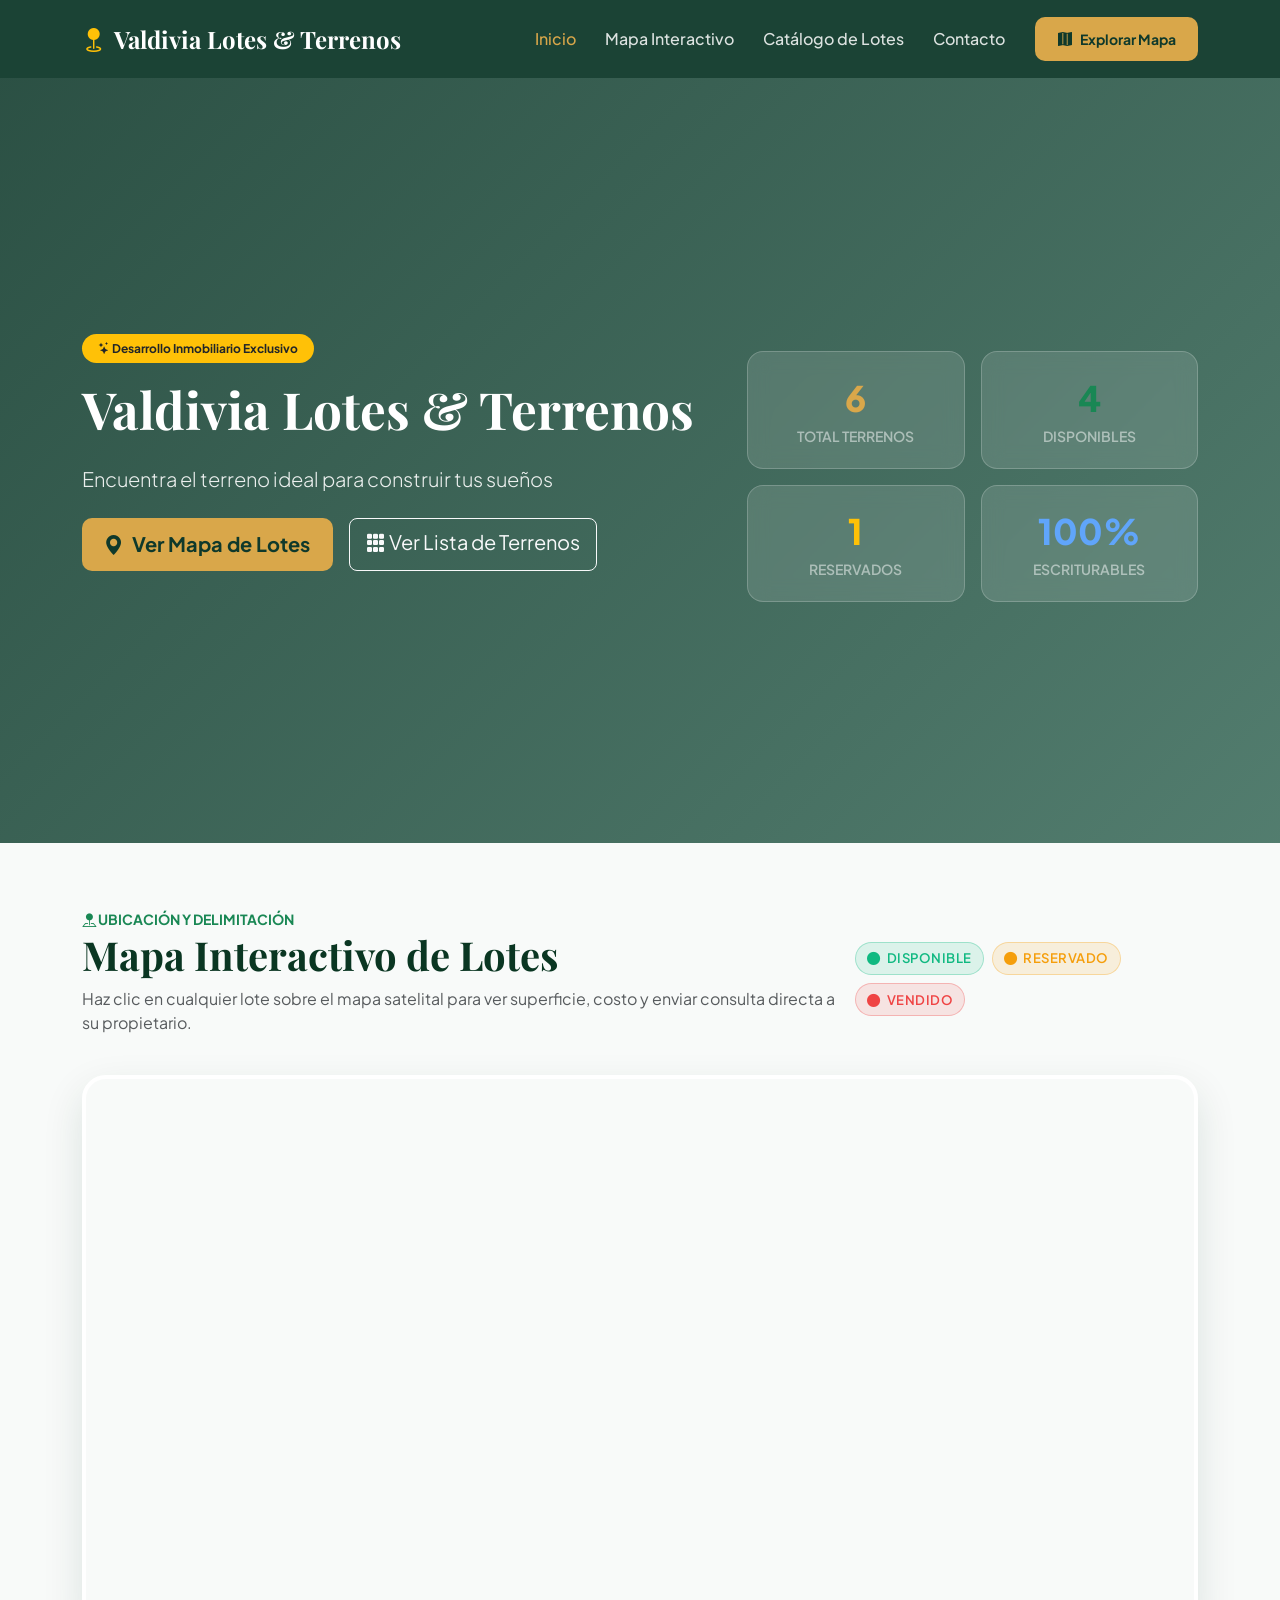
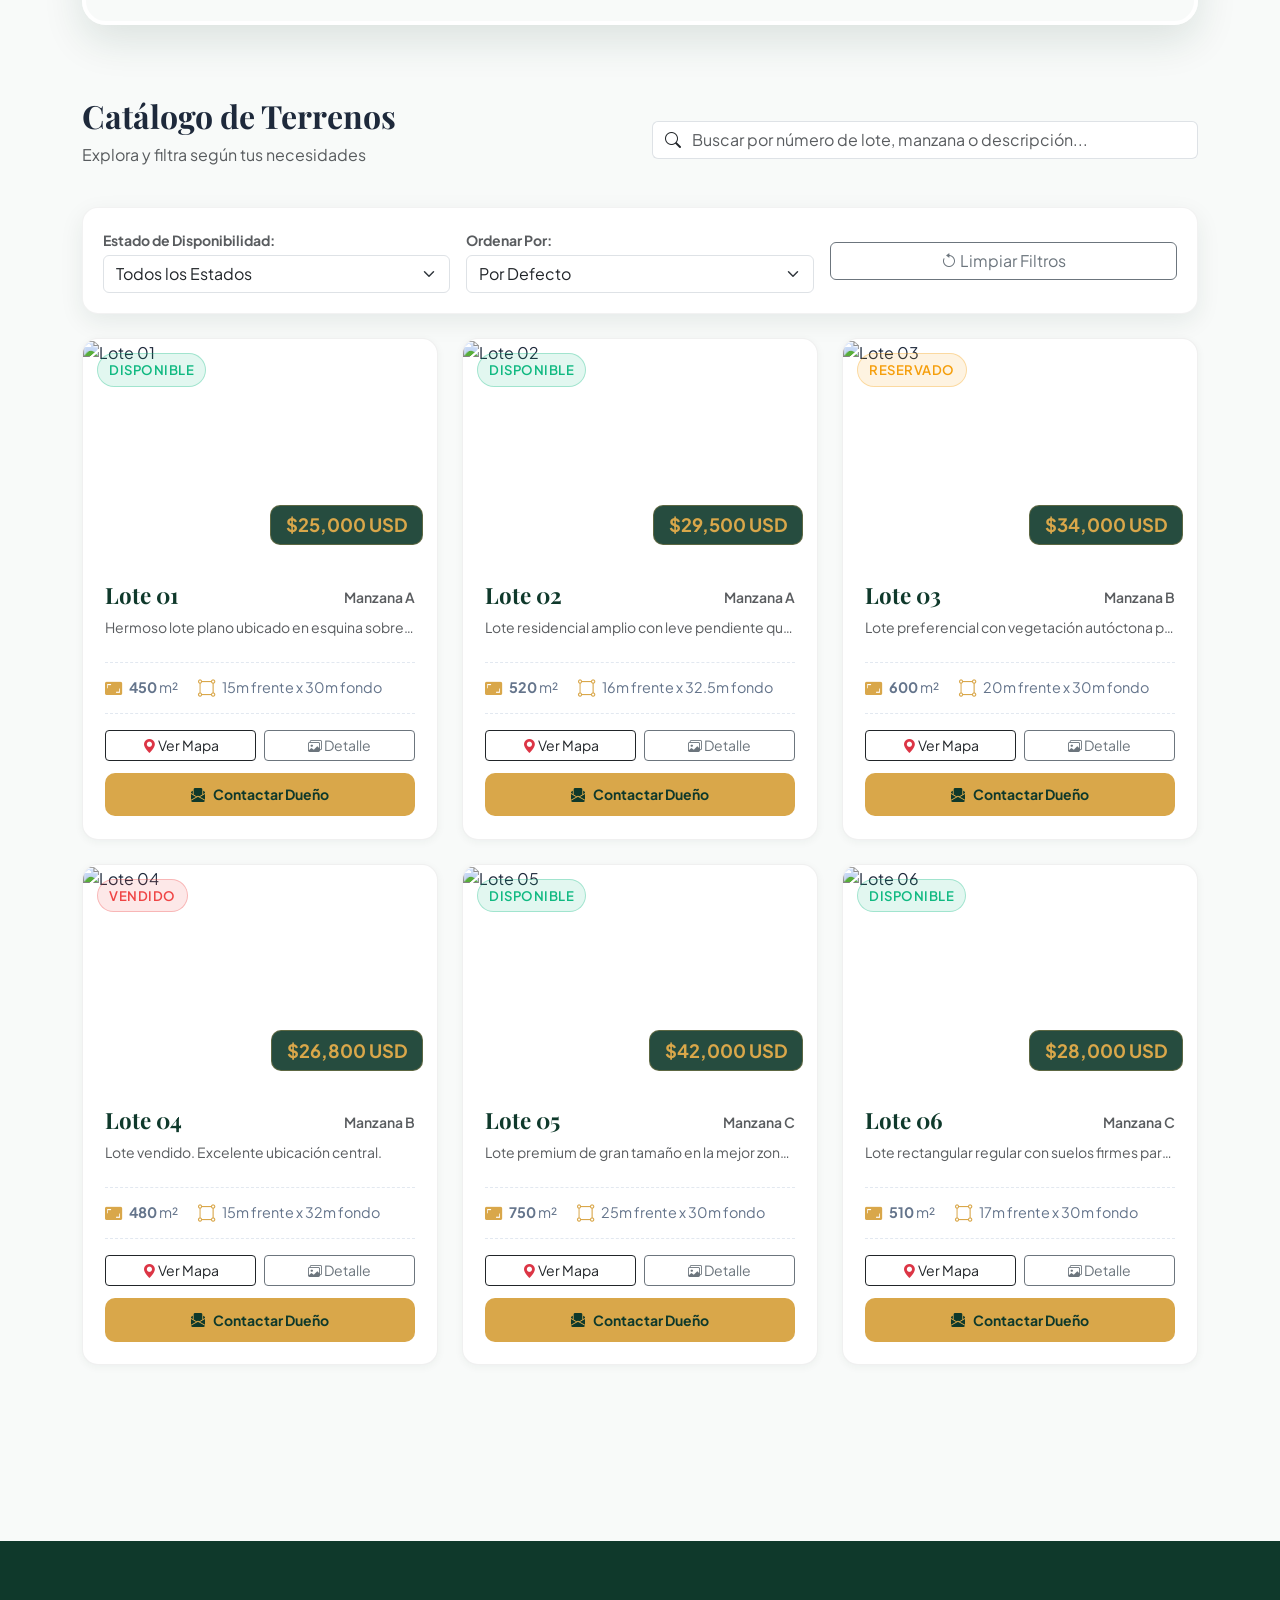
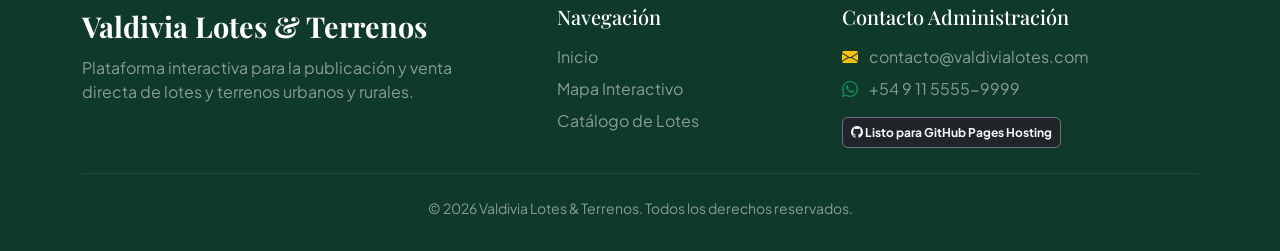
==== index.html @ 1c262f11 "Landing page de venta de lotes" ====
<!DOCTYPE html>
<html lang="es">
<head>
  <meta charset="UTF-8">
  <meta name="viewport" content="width=device-width, initial-scale=1.0">
  <meta name="description" content="Landing Page interactiva de Venta de Lotes y Terrenos. Explora en el mapa interactivo, consulta superficies, precios y contacta directamente al dueño de cada lote.">
  <title>Valdivia Lotes & Terrenos | Venta de Lotes Interactivas</title>

  <!-- BOOTSTRAP 5 CSS -->
  <link href="https://cdn.jsdelivr.net/npm/bootstrap@5.3.3/dist/css/bootstrap.min.css" rel="stylesheet">
  <!-- BOOTSTRAP ICONS -->
  <link rel="stylesheet" href="https://cdn.jsdelivr.net/npm/bootstrap-icons@1.11.3/font/bootstrap-icons.min.css">
  
  <!-- LEAFLET.JS (MAPAS INTERACTIVOS) -->
  <link rel="stylesheet" href="https://unpkg.com/leaflet@1.9.4/dist/leaflet.css" />

  <!-- ESTILOS PERSONALIZADOS -->
  <link rel="stylesheet" href="css/styles.css">
</head>
<body>

  <!-- NAVBAR -->
  <nav class="navbar navbar-expand-lg navbar-dark navbar-custom sticky-top">
    <div class="container">
      <a class="navbar-brand d-flex align-items-center gap-2" href="#">
        <i class="bi bi-geo-fill text-warning"></i>
        <span class="site-brand-name">Valdivia Lotes</span>
      </a>
      <button class="navbar-toggler" type="button" data-bs-toggle="collapse" data-bs-target="#navbarMain">
        <span class="navbar-toggler-icon"></span>
      </button>

      <div class="collapse navbar-collapse" id="navbarMain">
        <ul class="navbar-nav ms-auto mb-2 mb-lg-0 align-items-lg-center">
          <li class="nav-item"><a class="nav-link active" href="#inicio">Inicio</a></li>
          <li class="nav-item"><a class="nav-link" href="#seccion-mapa">Mapa Interactivo</a></li>
          <li class="nav-item"><a class="nav-link" href="#seccion-lotes">Catálogo de Lotes</a></li>
          <li class="nav-item"><a class="nav-link" href="#contacto-general">Contacto</a></li>
          <li class="nav-item ms-lg-3 mt-2 mt-lg-0">
            <a href="#seccion-mapa" class="btn btn-accent btn-sm">
              <i class="bi bi-map-fill"></i> Explorar Mapa
            </a>
          </li>
        </ul>
      </div>
    </div>
  </nav>

  <!-- HERO SECTION -->
  <header id="inicio" class="hero-section">
    <div class="container">
      <div class="row align-items-center">
        <div class="col-lg-7">
          <span class="badge bg-warning text-dark px-3 py-2 rounded-pill fw-bold mb-3">
            <i class="bi bi-stars"></i> Desarrollo Inmobiliario Exclusivo
          </span>
          <h1 class="hero-title site-brand-name">Valdivia Lotes & Terrenos</h1>
          <p id="site-subtitle" class="hero-subtitle mb-4">
            Encuentra el terreno perfecto para construir tu hogar o proyecto. Explora la ubicación en el mapa interactivo y contacta directamente al propietario de cada lote.
          </p>

          <div class="d-flex flex-wrap gap-3 mb-5">
            <a href="#seccion-mapa" class="btn btn-accent btn-lg">
              <i class="bi bi-geo-alt-fill"></i> Ver Mapa de Lotes
            </a>
            <a href="#seccion-lotes" class="btn btn-outline-light btn-lg">
              <i class="bi bi-grid-3x3-gap-fill"></i> Ver Lista de Terrenos
            </a>
          </div>
        </div>

        <div class="col-lg-5">
          <div class="row g-3">
            <div class="col-6">
              <div class="hero-stat-card">
                <div class="stat-number" id="stat-total-lotes">0</div>
                <small class="text-white-50 text-uppercase fw-semibold">Total Terrenos</small>
              </div>
            </div>
            <div class="col-6">
              <div class="hero-stat-card">
                <div class="stat-number text-success" id="stat-disponibles">0</div>
                <small class="text-white-50 text-uppercase fw-semibold">Disponibles</small>
              </div>
            </div>
            <div class="col-6">
              <div class="hero-stat-card">
                <div class="stat-number text-warning" id="stat-reservados">0</div>
                <small class="text-white-50 text-uppercase fw-semibold">Reservados</small>
              </div>
            </div>
            <div class="col-6">
              <div class="hero-stat-card">
                <div class="stat-number text-info" style="color: #60a5fa !important;">100%</div>
                <small class="text-white-50 text-uppercase fw-semibold">Escriturables</small>
              </div>
            </div>
          </div>
        </div>
      </div>
    </div>
  </header>

  <!-- MAIN CONTENT -->
  <main class="container py-5">

    <!-- SECCIÓN MAPA INTERACTIVO -->
    <section id="seccion-mapa" class="mb-5 pt-3">
      <div class="d-flex flex-column flex-md-row justify-content-between align-items-md-center mb-4">
        <div>
          <span class="text-success fw-bold text-uppercase tracking-wider small">
            <i class="bi bi-pin-map-fill"></i> Ubicación y Delimitación
          </span>
          <h2 class="h1 font-serif fw-bold text-success-emphasis">Mapa Interactivo de Lotes</h2>
          <p class="text-muted">Haz clic en cualquier lote sobre el mapa satelital para ver superficie, costo y enviar consulta directa a su propietario.</p>
        </div>

        <!-- Leyenda del mapa -->
        <div class="d-flex flex-wrap gap-2 mt-2 mt-md-0">
          <span class="badge-lote badge-disponible"><i class="bi bi-circle-fill"></i> Disponible</span>
          <span class="badge-lote badge-reservado"><i class="bi bi-circle-fill"></i> Reservado</span>
          <span class="badge-lote badge-vendido"><i class="bi bi-circle-fill"></i> Vendido</span>
        </div>
      </div>

      <!-- Contenedor del Mapa Leaflet -->
      <div id="mapa-container"></div>
    </section>

    <!-- BARRA DE FILTROS Y BÚSQUEDA -->
    <section id="seccion-lotes" class="pt-4 mb-4">
      <div class="row align-items-center mb-4">
        <div class="col-md-6">
          <h2 class="h2 font-serif fw-bold">Catálogo de Terrenos</h2>
          <p class="text-muted">Explora y filtra según tus necesidades</p>
        </div>

        <div class="col-md-6">
          <div class="input-group">
            <span class="input-group-text bg-white border-end-0"><i class="bi bi-search"></i></span>
            <input type="text" id="filter-search" class="form-control border-start-0 ps-0" placeholder="Buscar por número de lote, manzana o descripción...">
          </div>
        </div>
      </div>

      <div class="map-control-box mb-4">
        <div class="row g-3 align-items-center">
          <div class="col-md-4">
            <label for="filter-estado" class="form-label small fw-bold text-muted mb-1">Estado de Disponibilidad:</label>
            <select id="filter-estado" class="form-select">
              <option value="todos">Todos los Estados</option>
              <option value="disponible">Solo Disponibles</option>
              <option value="reservado">Reservados</option>
              <option value="vendido">Vendidos</option>
            </select>
          </div>

          <div class="col-md-4">
            <label for="filter-orden" class="form-label small fw-bold text-muted mb-1">Ordenar Por:</label>
            <select id="filter-orden" class="form-select">
              <option value="default">Por Defecto</option>
              <option value="precio-asc">Precio: Menor a Mayor</option>
              <option value="precio-desc">Precio: Mayor a Menor</option>
              <option value="superficie-desc">Superficie: Mayor a Menor</option>
            </select>
          </div>

          <div class="col-md-4 d-flex align-items-end">
            <button class="btn btn-outline-secondary w-100" onclick="limpiarFiltros()">
              <i class="bi bi-arrow-counterclockwise"></i> Limpiar Filtros
            </button>
          </div>
        </div>
      </div>

      <!-- CUADRÍCULA DE LOTES -->
      <div class="row" id="lotes-container">
        <!-- Renderizado dinámico desde app.js -->
      </div>
    </section>

  </main>

  <!-- FOOTER -->
  <footer id="contacto-general" class="footer-custom">
    <div class="container">
      <div class="row g-4 mb-4">
        <div class="col-lg-5">
          <div class="footer-brand mb-2 site-brand-name">Valdivia Lotes</div>
          <p class="text-white-50 pe-lg-4">
            Plataforma interactiva para la publicación y venta directa de lotes y terrenos urbanos y rurales.
          </p>
        </div>

        <div class="col-lg-3 col-md-6">
          <h5 class="text-white mb-3 font-serif">Navegación</h5>
          <ul class="list-unstyled">
            <li class="mb-2"><a href="#inicio" class="text-white-50 text-decoration-none">Inicio</a></li>
            <li class="mb-2"><a href="#seccion-mapa" class="text-white-50 text-decoration-none">Mapa Interactivo</a></li>
            <li class="mb-2"><a href="#seccion-lotes" class="text-white-50 text-decoration-none">Catálogo de Lotes</a></li>
          </ul>
        </div>

        <div class="col-lg-4 col-md-6">
          <h5 class="text-white mb-3 font-serif">Contacto Administración</h5>
          <p class="text-white-50 mb-2"><i class="bi bi-envelope-fill me-2 text-warning"></i> contacto@valdivialotes.com</p>
          <p class="text-white-50 mb-3"><i class="bi bi-whatsapp me-2 text-success"></i> +54 9 11 5555-9999</p>
          <span class="badge bg-dark border border-secondary text-light p-2">
            <i class="bi bi-github"></i> Listo para GitHub Pages Hosting
          </span>
        </div>
      </div>

      <hr class="border-secondary my-4">

      <div class="text-center text-white-50 small">
        &copy; <span id="footer-year">2026</span> Valdivia Lotes & Terrenos. Todos los derechos reservados.
      </div>
    </div>
  </footer>

  <!-- MODAL 1: DETALLE Y GALERÍA DE FOTOS -->
  <div class="modal fade" id="modalDetalle" tabindex="-1" aria-hidden="true">
    <div class="modal-dialog modal-lg modal-dialog-centered">
      <div class="modal-content">
        <div class="modal-header modal-header-custom">
          <h5 class="modal-title font-serif text-white mb-0"><i class="bi bi-info-circle me-2"></i> Ficha Técnica del Lote</h5>
          <button type="button" class="btn-close btn-close-white" data-bs-dismiss="modal" aria-label="Close"></button>
        </div>
        <div class="modal-body p-4" id="modalDetalleBody">
          <!-- Renderizado dinámico desde app.js -->
        </div>
      </div>
    </div>
  </div>

  <!-- MODAL 2: FORMULARIO DE CONSULTA DIRIGIDO AL PROPIETARIO -->
  <div class="modal fade" id="modalContacto" tabindex="-1" aria-hidden="true">
    <div class="modal-dialog modal-dialog-centered">
      <div class="modal-content">
        <div class="modal-header modal-header-custom">
          <div>
            <h5 class="modal-title font-serif text-white mb-0">Consultar por <span id="contact-lote-titulo">Lote</span></h5>
            <small class="text-white-50">Consulta directa para el dueño</small>
          </div>
          <button type="button" class="btn-close btn-close-white" data-bs-dismiss="modal" aria-label="Close"></button>
        </div>
        
        <div class="modal-body p-4">
          <!-- Caja con datos del Propietario -->
          <div class="owner-info-box mb-3">
            <div class="d-flex justify-content-between align-items-center">
              <div>
                <small class="text-uppercase fw-bold text-muted d-block" style="font-size: 0.75rem;">Propietario del Lote:</small>
                <span class="fw-bold text-dark fs-6" id="contact-owner-name">Propietario</span>
              </div>
              <a id="contact-whatsapp-link" href="#" target="_blank" class="btn btn-sm btn-success rounded-pill px-3">
                <i class="bi bi-whatsapp"></i> WhatsApp
              </a>
            </div>
            <div class="text-muted small mt-1">
              <i class="bi bi-envelope-at me-1"></i> <span id="contact-owner-email">email@propietario.com</span>
            </div>
          </div>

          <form id="formConsultaModal" onsubmit="procesarEnvioConsulta(event)">
            <input type="hidden" id="contact-lote-id">

            <div class="mb-3">
              <label for="contact-user-name" class="form-label small fw-bold">Tu Nombre Completo *</label>
              <input type="text" class="form-control" id="contact-user-name" required placeholder="Ej: Juan Pérez">
            </div>

            <div class="row g-2 mb-3">
              <div class="col-6">
                <label for="contact-user-email" class="form-label small fw-bold">Tu Correo Electrónico *</label>
                <input type="email" class="form-control" id="contact-user-email" required placeholder="tu@email.com">
              </div>
              <div class="col-6">
                <label for="contact-user-phone" class="form-label small fw-bold">Teléfono de Contacto</label>
                <input type="tel" class="form-control" id="contact-user-phone" placeholder="+54 9 11 ...">
              </div>
            </div>

            <div class="mb-3">
              <label for="contact-subject" class="form-label small fw-bold">Asunto</label>
              <input type="text" class="form-control bg-light" id="contact-subject" readonly>
            </div>

            <div class="mb-4">
              <label for="contact-user-message" class="form-label small fw-bold">Mensaje o Consulta *</label>
              <textarea class="form-control" id="contact-user-message" rows="4" required placeholder="Hola, quisiera consultar disponibilidad, formas de pago y coordinar una visita al terreno..."></textarea>
            </div>

            <div class="d-grid gap-2">
              <button type="submit" class="btn btn-accent btn-lg">
                <i class="bi bi-send-fill"></i> Enviar Mensaje al Correo del Dueño
              </button>
            </div>
          </form>
        </div>
      </div>
    </div>
  </div>

  <!-- SCRIPTS EXTERNOS -->
  <!-- Bootstrap 5 Bundle JS -->
  <script src="https://cdn.jsdelivr.net/npm/bootstrap@5.3.3/dist/js/bootstrap.bundle.min.js"></script>
  <!-- Leaflet.js -->
  <script src="https://unpkg.com/leaflet@1.9.4/dist/leaflet.js"></script>
  <!-- EmailJS SDK (Opcional para envío silencioso de formularios) -->
  <script src="https://cdn.jsdelivr.net/npm/@emailjs/browser@3/dist/email.min.js"></script>

  <!-- SCRIPTS DEL PROYECTO -->
  <script src="js/data.js"></script>
  <script src="js/map.js"></script>
  <script src="js/app.js"></script>

</body>
</html>
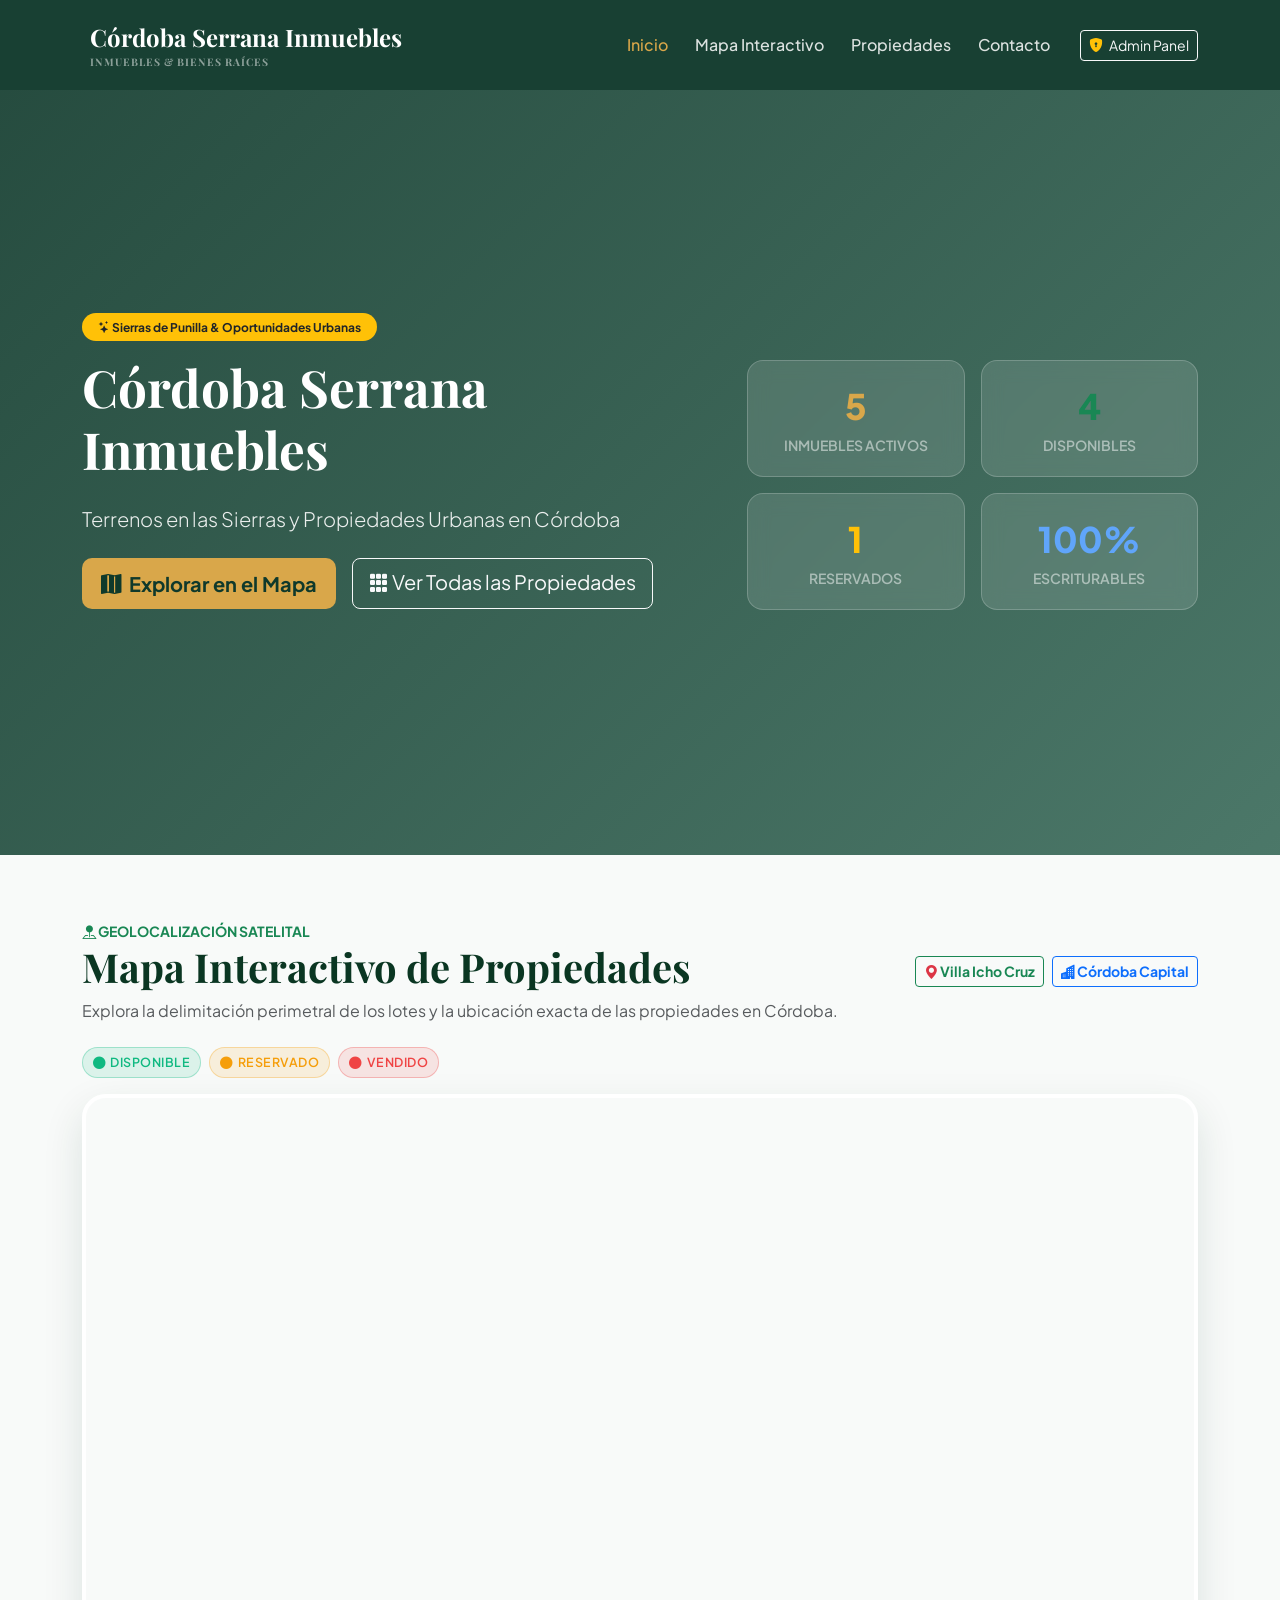
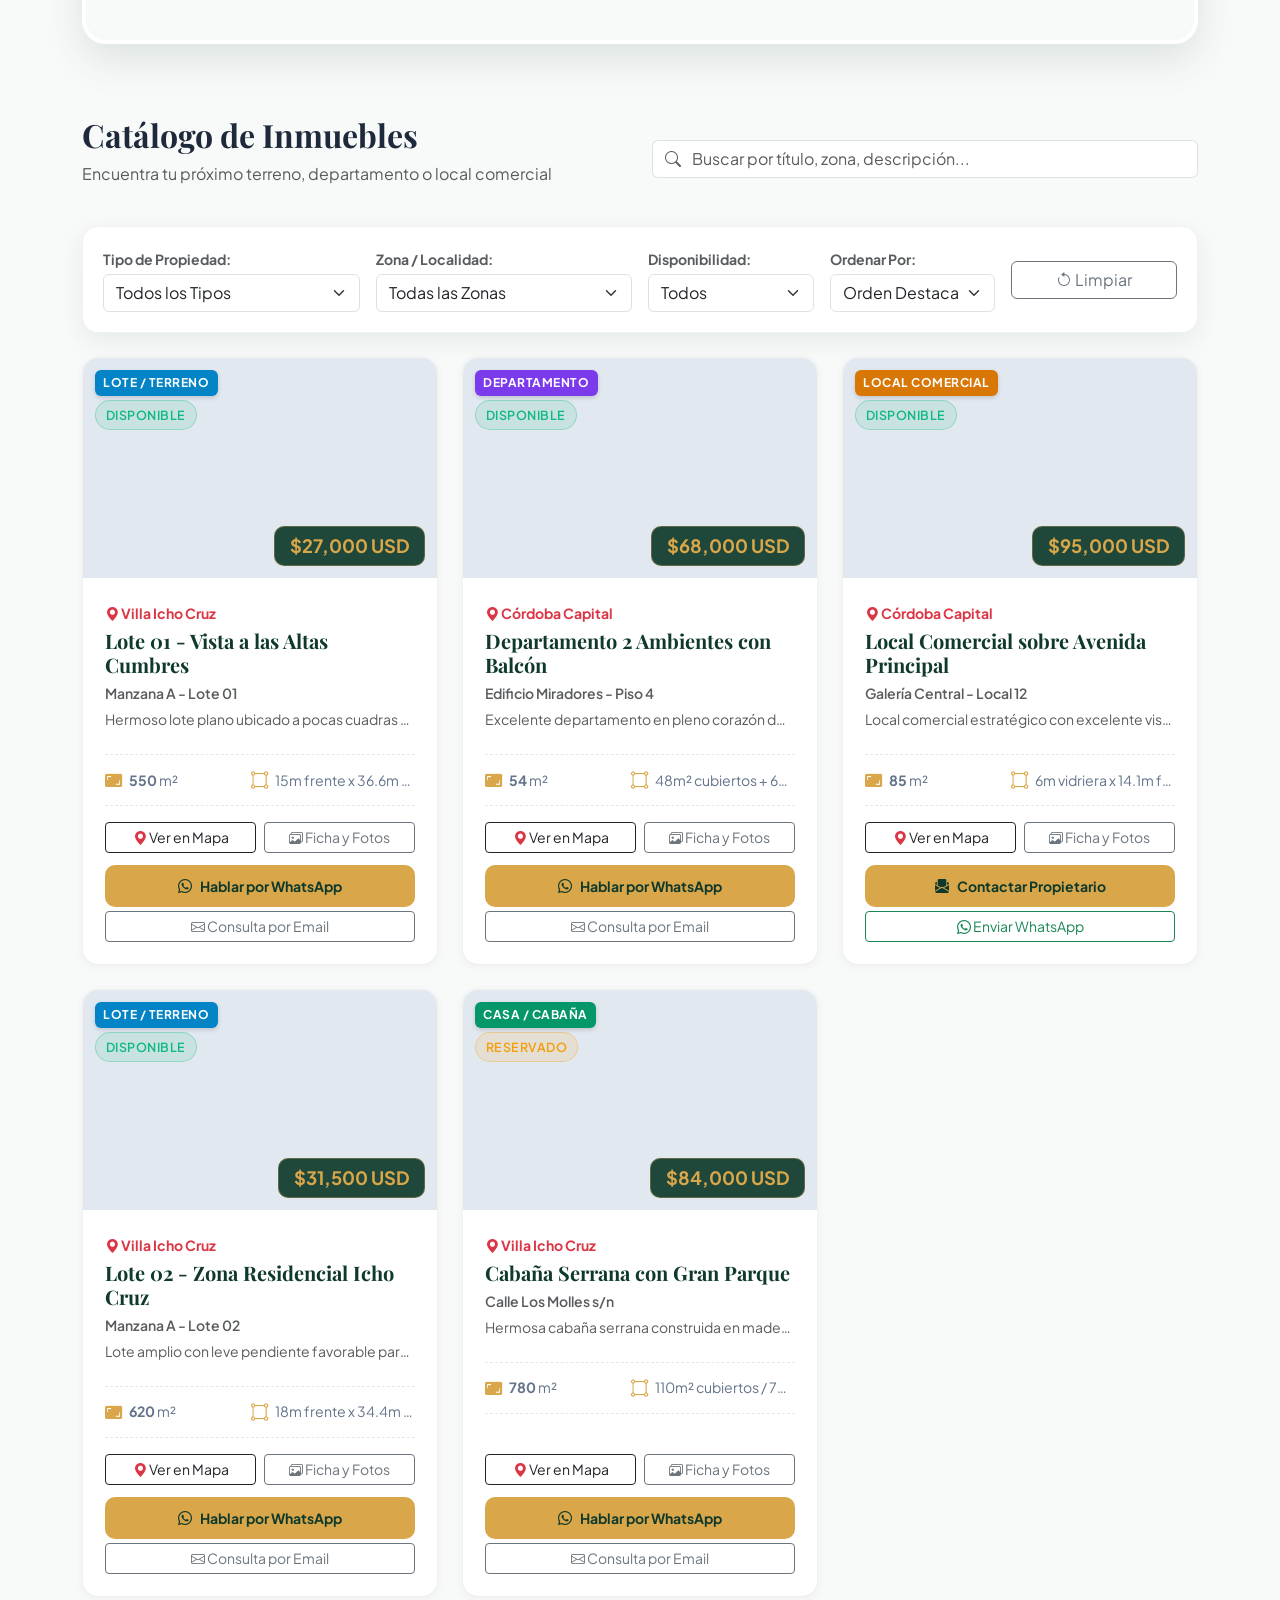
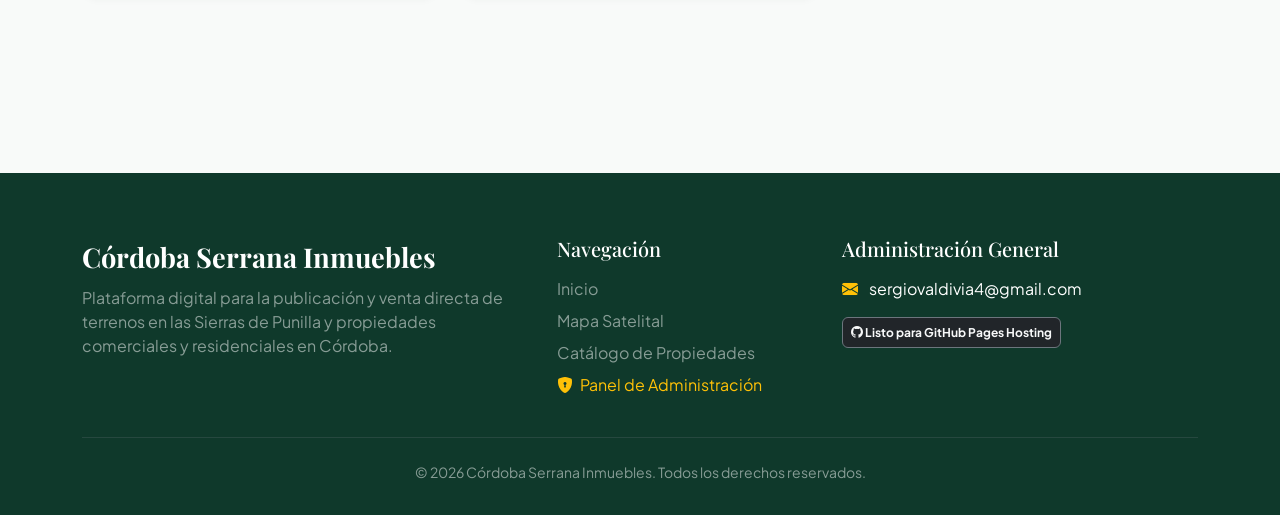
==== commit 1dd2e817: "Lanzamiento oficial: Córdoba Serrana Inmuebles con panel admin, tiempo real y métricas" ====
--- a/index.html
+++ b/index.html
@@ -3,8 +3,8 @@
 <head>
   <meta charset="UTF-8">
   <meta name="viewport" content="width=device-width, initial-scale=1.0">
-  <meta name="description" content="Landing Page interactiva de Venta de Lotes y Terrenos. Explora en el mapa interactivo, consulta superficies, precios y contacta directamente al dueño de cada lote.">
-  <title>Valdivia Lotes & Terrenos | Venta de Lotes Interactivas</title>
+  <meta name="description" content="Córdoba Serrana Inmuebles: Terrenos y Lotes en venta en Villa Icho Cruz (Valle de Punilla) y Departamentos / Locales en Córdoba Capital. Mapa satelital interactivo y contacto directo con propietarios.">
+  <title>Córdoba Serrana Inmuebles | Terrenos y Propiedades en Córdoba</title>
 
   <!-- BOOTSTRAP 5 CSS -->
   <link href="https://cdn.jsdelivr.net/npm/bootstrap@5.3.3/dist/css/bootstrap.min.css" rel="stylesheet">
@@ -14,8 +14,19 @@
   <!-- LEAFLET.JS (MAPAS INTERACTIVOS) -->
   <link rel="stylesheet" href="https://unpkg.com/leaflet@1.9.4/dist/leaflet.css" />
 
-  <!-- ESTILOS PERSONALIZADOS -->
-  <link rel="stylesheet" href="css/styles.css">
+  <!-- ESTILOS PERSONALIZADOS (con versionado anti-caché) -->
+  <link rel="stylesheet" href="css/styles.css?v=2.1">
+
+  <!-- GOOGLE ANALYTICS 4 (Opcional: Si tienes ID de medición GA4, puedes descomentar estas líneas) -->
+  <!--
+  <script async src="https://www.googletagmanager.com/gtag/js?id=G-TU_ID_MEDICION"></script>
+  <script>
+    window.dataLayer = window.dataLayer || [];
+    function gtag(){dataLayer.push(arguments);}
+    gtag('js', new Date());
+    gtag('config', 'G-TU_ID_MEDICION');
+  </script>
+  -->
 </head>
 <body>
 
@@ -23,8 +34,11 @@
   <nav class="navbar navbar-expand-lg navbar-dark navbar-custom sticky-top">
     <div class="container">
       <a class="navbar-brand d-flex align-items-center gap-2" href="#">
-        <i class="bi bi-geo-fill text-warning"></i>
-        <span class="site-brand-name">Valdivia Lotes</span>
+        <i class="bi bi-mountain text-warning fs-3"></i>
+        <div>
+          <span class="site-brand-name fw-bold">Córdoba Serrana</span>
+          <small class="d-block text-white-50" style="font-size: 0.65rem; letter-spacing: 1px;">INMUEBLES & BIENES RAÍCES</small>
+        </div>
       </a>
       <button class="navbar-toggler" type="button" data-bs-toggle="collapse" data-bs-target="#navbarMain">
         <span class="navbar-toggler-icon"></span>
@@ -34,11 +48,11 @@
         <ul class="navbar-nav ms-auto mb-2 mb-lg-0 align-items-lg-center">
           <li class="nav-item"><a class="nav-link active" href="#inicio">Inicio</a></li>
           <li class="nav-item"><a class="nav-link" href="#seccion-mapa">Mapa Interactivo</a></li>
-          <li class="nav-item"><a class="nav-link" href="#seccion-lotes">Catálogo de Lotes</a></li>
+          <li class="nav-item"><a class="nav-link" href="#seccion-lotes">Propiedades</a></li>
           <li class="nav-item"><a class="nav-link" href="#contacto-general">Contacto</a></li>
           <li class="nav-item ms-lg-3 mt-2 mt-lg-0">
-            <a href="#seccion-mapa" class="btn btn-accent btn-sm">
-              <i class="bi bi-map-fill"></i> Explorar Mapa
+            <a href="admin.html" class="btn btn-outline-light btn-sm" title="Panel de administración exclusivo con Google">
+              <i class="bi bi-shield-lock-fill text-warning me-1"></i> Admin Panel
             </a>
           </li>
         </ul>
@@ -52,19 +66,19 @@
       <div class="row align-items-center">
         <div class="col-lg-7">
           <span class="badge bg-warning text-dark px-3 py-2 rounded-pill fw-bold mb-3">
-            <i class="bi bi-stars"></i> Desarrollo Inmobiliario Exclusivo
+            <i class="bi bi-stars"></i> Sierras de Punilla & Oportunidades Urbanas
           </span>
-          <h1 class="hero-title site-brand-name">Valdivia Lotes & Terrenos</h1>
+          <h1 class="hero-title site-brand-name">Córdoba Serrana Inmuebles</h1>
           <p id="site-subtitle" class="hero-subtitle mb-4">
-            Encuentra el terreno perfecto para construir tu hogar o proyecto. Explora la ubicación en el mapa interactivo y contacta directamente al propietario de cada lote.
+            Terrenos únicos en Villa Icho Cruz y propiedades exclusivas en la Ciudad de Córdoba. Explora cada ubicación en el mapa satelital y contacta directamente al dueño.
           </p>
 
           <div class="d-flex flex-wrap gap-3 mb-5">
             <a href="#seccion-mapa" class="btn btn-accent btn-lg">
-              <i class="bi bi-geo-alt-fill"></i> Ver Mapa de Lotes
+              <i class="bi bi-map-fill"></i> Explorar en el Mapa
             </a>
             <a href="#seccion-lotes" class="btn btn-outline-light btn-lg">
-              <i class="bi bi-grid-3x3-gap-fill"></i> Ver Lista de Terrenos
+              <i class="bi bi-grid-3x3-gap-fill"></i> Ver Todas las Propiedades
             </a>
           </div>
         </div>
@@ -74,7 +88,7 @@
             <div class="col-6">
               <div class="hero-stat-card">
                 <div class="stat-number" id="stat-total-lotes">0</div>
-                <small class="text-white-50 text-uppercase fw-semibold">Total Terrenos</small>
+                <small class="text-white-50 text-uppercase fw-semibold">Inmuebles Activos</small>
               </div>
             </div>
             <div class="col-6">
@@ -106,74 +120,105 @@
 
     <!-- SECCIÓN MAPA INTERACTIVO -->
     <section id="seccion-mapa" class="mb-5 pt-3">
-      <div class="d-flex flex-column flex-md-row justify-content-between align-items-md-center mb-4">
+      <div class="d-flex flex-column flex-md-row justify-content-between align-items-md-center mb-4 gap-3">
         <div>
           <span class="text-success fw-bold text-uppercase tracking-wider small">
-            <i class="bi bi-pin-map-fill"></i> Ubicación y Delimitación
+            <i class="bi bi-pin-map-fill"></i> Geolocalización Satelital
           </span>
-          <h2 class="h1 font-serif fw-bold text-success-emphasis">Mapa Interactivo de Lotes</h2>
-          <p class="text-muted">Haz clic en cualquier lote sobre el mapa satelital para ver superficie, costo y enviar consulta directa a su propietario.</p>
-        </div>
-
-        <!-- Leyenda del mapa -->
-        <div class="d-flex flex-wrap gap-2 mt-2 mt-md-0">
-          <span class="badge-lote badge-disponible"><i class="bi bi-circle-fill"></i> Disponible</span>
-          <span class="badge-lote badge-reservado"><i class="bi bi-circle-fill"></i> Reservado</span>
-          <span class="badge-lote badge-vendido"><i class="bi bi-circle-fill"></i> Vendido</span>
-        </div>
+          <h2 class="h1 font-serif fw-bold text-success-emphasis">Mapa Interactivo de Propiedades</h2>
+          <p class="text-muted mb-0">Explora la delimitación perimetral de los lotes y la ubicación exacta de las propiedades en Córdoba.</p>
+        </div>
+
+        <div class="d-flex flex-wrap gap-2 align-items-center">
+          <button class="btn btn-sm btn-outline-success fw-bold" onclick="enfocarZonaEnMapa('ichocruz')">
+            <i class="bi bi-geo-alt-fill text-danger"></i> Villa Icho Cruz
+          </button>
+          <button class="btn btn-sm btn-outline-primary fw-bold" onclick="enfocarZonaEnMapa('cordoba')">
+            <i class="bi bi-buildings-fill"></i> Córdoba Capital
+          </button>
+        </div>
+      </div>
+
+      <!-- Leyenda del mapa -->
+      <div class="d-flex flex-wrap gap-2 mb-3">
+        <span class="badge-lote badge-disponible"><i class="bi bi-circle-fill"></i> Disponible</span>
+        <span class="badge-lote badge-reservado"><i class="bi bi-circle-fill"></i> Reservado</span>
+        <span class="badge-lote badge-vendido"><i class="bi bi-circle-fill"></i> Vendido</span>
       </div>
 
       <!-- Contenedor del Mapa Leaflet -->
       <div id="mapa-container"></div>
     </section>
 
-    <!-- BARRA DE FILTROS Y BÚSQUEDA -->
+    <!-- BARRA DE FILTROS Y BÚSQUEDA MULTI-CRITERIO -->
     <section id="seccion-lotes" class="pt-4 mb-4">
       <div class="row align-items-center mb-4">
         <div class="col-md-6">
-          <h2 class="h2 font-serif fw-bold">Catálogo de Terrenos</h2>
-          <p class="text-muted">Explora y filtra según tus necesidades</p>
+          <h2 class="h2 font-serif fw-bold">Catálogo de Inmuebles</h2>
+          <p class="text-muted">Encuentra tu próximo terreno, departamento o local comercial</p>
         </div>
 
         <div class="col-md-6">
           <div class="input-group">
-            <span class="input-group-text bg-white border-end-0"><i class="bi bi-search"></i></span>
-            <input type="text" id="filter-search" class="form-control border-start-0 ps-0" placeholder="Buscar por número de lote, manzana o descripción...">
+            <span class="input-group-text bg-white border-end-0"><i class="bi bi-search text-muted"></i></span>
+            <input type="text" id="filter-search" class="form-control border-start-0 ps-0" placeholder="Buscar por título, zona, descripción...">
           </div>
         </div>
       </div>
 
       <div class="map-control-box mb-4">
         <div class="row g-3 align-items-center">
-          <div class="col-md-4">
-            <label for="filter-estado" class="form-label small fw-bold text-muted mb-1">Estado de Disponibilidad:</label>
+          
+          <div class="col-md-3">
+            <label for="filter-tipo" class="form-label small fw-bold text-muted mb-1">Tipo de Propiedad:</label>
+            <select id="filter-tipo" class="form-select">
+              <option value="todos">Todos los Tipos</option>
+              <option value="lote">Lotes / Terrenos</option>
+              <option value="departamento">Departamentos</option>
+              <option value="local">Locales Comerciales</option>
+              <option value="casa">Casas / Cabañas</option>
+            </select>
+          </div>
+
+          <div class="col-md-3">
+            <label for="filter-ubicacion" class="form-label small fw-bold text-muted mb-1">Zona / Localidad:</label>
+            <select id="filter-ubicacion" class="form-select">
+              <option value="todas">Todas las Zonas</option>
+              <option value="Villa Icho Cruz">Villa Icho Cruz (Punilla)</option>
+              <option value="Córdoba Capital">Córdoba Capital</option>
+            </select>
+          </div>
+
+          <div class="col-md-2">
+            <label for="filter-estado" class="form-label small fw-bold text-muted mb-1">Disponibilidad:</label>
             <select id="filter-estado" class="form-select">
-              <option value="todos">Todos los Estados</option>
-              <option value="disponible">Solo Disponibles</option>
+              <option value="todos">Todos</option>
+              <option value="disponible">Disponibles</option>
               <option value="reservado">Reservados</option>
               <option value="vendido">Vendidos</option>
             </select>
           </div>
 
-          <div class="col-md-4">
+          <div class="col-md-2">
             <label for="filter-orden" class="form-label small fw-bold text-muted mb-1">Ordenar Por:</label>
             <select id="filter-orden" class="form-select">
-              <option value="default">Por Defecto</option>
+              <option value="orden-prioridad">Orden Destacado</option>
               <option value="precio-asc">Precio: Menor a Mayor</option>
               <option value="precio-desc">Precio: Mayor a Menor</option>
-              <option value="superficie-desc">Superficie: Mayor a Menor</option>
+              <option value="superficie-desc">Mayor Superficie</option>
             </select>
           </div>
 
-          <div class="col-md-4 d-flex align-items-end">
+          <div class="col-md-2 d-flex align-items-end">
             <button class="btn btn-outline-secondary w-100" onclick="limpiarFiltros()">
-              <i class="bi bi-arrow-counterclockwise"></i> Limpiar Filtros
+              <i class="bi bi-arrow-counterclockwise"></i> Limpiar
             </button>
           </div>
-        </div>
-      </div>
-
-      <!-- CUADRÍCULA DE LOTES -->
+
+        </div>
+      </div>
+
+      <!-- CUADRÍCULA DE INMUEBLES -->
       <div class="row" id="lotes-container">
         <!-- Renderizado dinámico desde app.js -->
       </div>
@@ -186,9 +231,9 @@
     <div class="container">
       <div class="row g-4 mb-4">
         <div class="col-lg-5">
-          <div class="footer-brand mb-2 site-brand-name">Valdivia Lotes</div>
+          <div class="footer-brand mb-2 site-brand-name">Córdoba Serrana Inmuebles</div>
           <p class="text-white-50 pe-lg-4">
-            Plataforma interactiva para la publicación y venta directa de lotes y terrenos urbanos y rurales.
+            Plataforma digital para la publicación y venta directa de terrenos en las Sierras de Punilla y propiedades comerciales y residenciales en Córdoba.
           </p>
         </div>
 
@@ -196,15 +241,18 @@
           <h5 class="text-white mb-3 font-serif">Navegación</h5>
           <ul class="list-unstyled">
             <li class="mb-2"><a href="#inicio" class="text-white-50 text-decoration-none">Inicio</a></li>
-            <li class="mb-2"><a href="#seccion-mapa" class="text-white-50 text-decoration-none">Mapa Interactivo</a></li>
-            <li class="mb-2"><a href="#seccion-lotes" class="text-white-50 text-decoration-none">Catálogo de Lotes</a></li>
+            <li class="mb-2"><a href="#seccion-mapa" class="text-white-50 text-decoration-none">Mapa Satelital</a></li>
+            <li class="mb-2"><a href="#seccion-lotes" class="text-white-50 text-decoration-none">Catálogo de Propiedades</a></li>
+            <li class="mb-2"><a href="admin.html" class="text-warning text-decoration-none"><i class="bi bi-shield-lock-fill me-1"></i> Panel de Administración</a></li>
           </ul>
         </div>
 
         <div class="col-lg-4 col-md-6">
-          <h5 class="text-white mb-3 font-serif">Contacto Administración</h5>
-          <p class="text-white-50 mb-2"><i class="bi bi-envelope-fill me-2 text-warning"></i> contacto@valdivialotes.com</p>
-          <p class="text-white-50 mb-3"><i class="bi bi-whatsapp me-2 text-success"></i> +54 9 11 5555-9999</p>
+          <h5 class="text-white mb-3 font-serif">Administración General</h5>
+          <p class="text-white-50 mb-3">
+            <i class="bi bi-envelope-fill me-2 text-warning"></i>
+            <a href="mailto:sergiovaldivia4@gmail.com" class="text-white text-decoration-none">sergiovaldivia4@gmail.com</a>
+          </p>
           <span class="badge bg-dark border border-secondary text-light p-2">
             <i class="bi bi-github"></i> Listo para GitHub Pages Hosting
           </span>
@@ -214,7 +262,7 @@
       <hr class="border-secondary my-4">
 
       <div class="text-center text-white-50 small">
-        &copy; <span id="footer-year">2026</span> Valdivia Lotes & Terrenos. Todos los derechos reservados.
+        &copy; <span id="footer-year">2026</span> <span class="site-brand-name">Córdoba Serrana Inmuebles</span>. Todos los derechos reservados.
       </div>
     </div>
   </footer>
@@ -224,7 +272,7 @@
     <div class="modal-dialog modal-lg modal-dialog-centered">
       <div class="modal-content">
         <div class="modal-header modal-header-custom">
-          <h5 class="modal-title font-serif text-white mb-0"><i class="bi bi-info-circle me-2"></i> Ficha Técnica del Lote</h5>
+          <h5 class="modal-title font-serif text-white mb-0"><i class="bi bi-info-circle me-2"></i> Ficha Técnica del Inmueble</h5>
           <button type="button" class="btn-close btn-close-white" data-bs-dismiss="modal" aria-label="Close"></button>
         </div>
         <div class="modal-body p-4" id="modalDetalleBody">
@@ -240,18 +288,17 @@
       <div class="modal-content">
         <div class="modal-header modal-header-custom">
           <div>
-            <h5 class="modal-title font-serif text-white mb-0">Consultar por <span id="contact-lote-titulo">Lote</span></h5>
-            <small class="text-white-50">Consulta directa para el dueño</small>
+            <h5 class="modal-title font-serif text-white mb-0">Consultar por <span id="contact-lote-titulo">Propiedad</span></h5>
+            <small class="text-white-50">Consulta directa para el propietario</small>
           </div>
           <button type="button" class="btn-close btn-close-white" data-bs-dismiss="modal" aria-label="Close"></button>
         </div>
         
         <div class="modal-body p-4">
-          <!-- Caja con datos del Propietario -->
           <div class="owner-info-box mb-3">
             <div class="d-flex justify-content-between align-items-center">
               <div>
-                <small class="text-uppercase fw-bold text-muted d-block" style="font-size: 0.75rem;">Propietario del Lote:</small>
+                <small class="text-uppercase fw-bold text-muted d-block" style="font-size: 0.75rem;">Propietario / Contacto:</small>
                 <span class="fw-bold text-dark fs-6" id="contact-owner-name">Propietario</span>
               </div>
               <a id="contact-whatsapp-link" href="#" target="_blank" class="btn btn-sm btn-success rounded-pill px-3">
@@ -278,7 +325,7 @@
               </div>
               <div class="col-6">
                 <label for="contact-user-phone" class="form-label small fw-bold">Teléfono de Contacto</label>
-                <input type="tel" class="form-control" id="contact-user-phone" placeholder="+54 9 11 ...">
+                <input type="tel" class="form-control" id="contact-user-phone" placeholder="+54 9 351 ...">
               </div>
             </div>
 
@@ -289,7 +336,7 @@
 
             <div class="mb-4">
               <label for="contact-user-message" class="form-label small fw-bold">Mensaje o Consulta *</label>
-              <textarea class="form-control" id="contact-user-message" rows="4" required placeholder="Hola, quisiera consultar disponibilidad, formas de pago y coordinar una visita al terreno..."></textarea>
+              <textarea class="form-control" id="contact-user-message" rows="4" required placeholder="Hola, quisiera consultar disponibilidad, formas de pago y coordinar una visita a la propiedad..."></textarea>
             </div>
 
             <div class="d-grid gap-2">
@@ -304,17 +351,20 @@
   </div>
 
   <!-- SCRIPTS EXTERNOS -->
-  <!-- Bootstrap 5 Bundle JS -->
   <script src="https://cdn.jsdelivr.net/npm/bootstrap@5.3.3/dist/js/bootstrap.bundle.min.js"></script>
-  <!-- Leaflet.js -->
   <script src="https://unpkg.com/leaflet@1.9.4/dist/leaflet.js"></script>
-  <!-- EmailJS SDK (Opcional para envío silencioso de formularios) -->
   <script src="https://cdn.jsdelivr.net/npm/@emailjs/browser@3/dist/email.min.js"></script>
 
-  <!-- SCRIPTS DEL PROYECTO -->
-  <script src="js/data.js"></script>
-  <script src="js/map.js"></script>
-  <script src="js/app.js"></script>
+  <!-- FIREBASE SDK COMPAT (CDN OFICIAL DE GOOGLE) -->
+  <script src="https://www.gstatic.com/firebasejs/10.12.0/firebase-app-compat.js"></script>
+  <script src="https://www.gstatic.com/firebasejs/10.12.0/firebase-auth-compat.js"></script>
+  <script src="https://www.gstatic.com/firebasejs/10.12.0/firebase-firestore-compat.js"></script>
+
+  <!-- SCRIPTS DEL PROYECTO (con versionado anti-caché) -->
+  <script src="js/data.js?v=2.1"></script>
+  <script src="js/firebase-config.js?v=2.1"></script>
+  <script src="js/map.js?v=2.1"></script>
+  <script src="js/app.js?v=2.1"></script>
 
 </body>
 </html>
--- a/css/styles.css
+++ b/css/styles.css
@@ -0,0 +1,372 @@
+/* 
+ * ESTILOS PERSONALIZADOS - CÓRDOBA SERRANA INMUEBLES
+ * Diseño responsivo, elegante y optimizado para Real Estate (Terrenos y Propiedades)
+ */
+
+@import url('https://fonts.googleapis.com/css2?family=Plus+Jakarta+Sans:wght@300;400;500;600;700;800&family=Playfair+Display:ital,wght@0,600;0,700;1,400&display=swap');
+
+:root {
+  --primary-color: #0f392b;
+  --primary-light: #1b5340;
+  --accent-color: #d9a74a;
+  --accent-hover: #c49339;
+  
+  --bg-body: #f8faf9;
+  --bg-card: #ffffff;
+  --text-main: #1e293b;
+  --text-muted: #64748b;
+  
+  /* Estados de Inmuebles */
+  --disponible-color: #10b981;
+  --disponible-bg: rgba(16, 185, 129, 0.12);
+  --reservado-color: #f59e0b;
+  --reservado-bg: rgba(245, 158, 11, 0.12);
+  --vendido-color: #ef4444;
+  --vendido-bg: rgba(239, 68, 68, 0.12);
+
+  --shadow-sm: 0 2px 8px rgba(15, 57, 43, 0.05);
+  --shadow-md: 0 8px 24px rgba(15, 57, 43, 0.08);
+  --shadow-lg: 0 16px 40px rgba(15, 57, 43, 0.12);
+  
+  --radius-sm: 10px;
+  --radius-md: 16px;
+  --radius-lg: 24px;
+}
+
+body {
+  font-family: 'Plus Jakarta Sans', sans-serif;
+  background-color: var(--bg-body);
+  color: var(--text-main);
+  overflow-x: hidden;
+}
+
+h1, h2, h3, .font-serif {
+  font-family: 'Playfair Display', serif;
+}
+
+/* NAVBAR */
+.navbar-custom {
+  background-color: rgba(15, 57, 43, 0.96);
+  backdrop-filter: blur(12px);
+  -webkit-backdrop-filter: blur(12px);
+  transition: all 0.3s ease;
+  padding: 0.9rem 0;
+}
+
+.navbar-custom .navbar-brand {
+  font-family: 'Playfair Display', serif;
+  font-weight: 700;
+  font-size: 1.5rem;
+  color: #ffffff;
+}
+
+.navbar-custom .nav-link {
+  color: rgba(255, 255, 255, 0.85);
+  font-weight: 500;
+  margin: 0 0.35rem;
+  transition: color 0.2s ease;
+}
+
+.navbar-custom .nav-link:hover,
+.navbar-custom .nav-link.active {
+  color: var(--accent-color);
+}
+
+/* HERO SECTION */
+.hero-section {
+  position: relative;
+  min-height: 85vh;
+  background: linear-gradient(135deg, rgba(15, 57, 43, 0.90), rgba(27, 83, 64, 0.78)), 
+              url('https://images.unsplash.com/photo-1500382017468-9049fed747ef?auto=format&fit=crop&w=1920&q=80') center/cover no-repeat;
+  display: flex;
+  align-items: center;
+  color: #ffffff;
+  padding: 5.5rem 0 4rem;
+}
+
+.hero-title {
+  font-size: 3.2rem;
+  font-weight: 700;
+  line-height: 1.2;
+  margin-bottom: 1.5rem;
+}
+
+.hero-subtitle {
+  font-size: 1.25rem;
+  color: rgba(255, 255, 255, 0.9);
+  max-width: 650px;
+  font-weight: 300;
+}
+
+.hero-stat-card {
+  background: rgba(255, 255, 255, 0.12);
+  backdrop-filter: blur(10px);
+  border: 1px solid rgba(255, 255, 255, 0.2);
+  border-radius: var(--radius-md);
+  padding: 1.2rem 1.5rem;
+  text-align: center;
+  color: #ffffff;
+}
+
+.hero-stat-card .stat-number {
+  font-size: 2.2rem;
+  font-weight: 800;
+  color: var(--accent-color);
+}
+
+/* BADGES DE ESTADO Y TIPO */
+.badge-lote {
+  font-weight: 600;
+  padding: 0.4em 0.8em;
+  border-radius: 30px;
+  font-size: 0.78rem;
+  text-transform: uppercase;
+  letter-spacing: 0.5px;
+  display: inline-flex;
+  align-items: center;
+  gap: 5px;
+  width: fit-content;
+}
+
+.badge-disponible {
+  background-color: var(--disponible-bg);
+  color: var(--disponible-color);
+  border: 1px solid rgba(16, 185, 129, 0.3);
+}
+
+.badge-reservado {
+  background-color: var(--reservado-bg);
+  color: var(--reservado-color);
+  border: 1px solid rgba(245, 158, 11, 0.3);
+}
+
+.badge-vendido {
+  background-color: var(--vendido-bg);
+  color: var(--vendido-color);
+  border: 1px solid rgba(239, 68, 68, 0.3);
+}
+
+.badge-tipo {
+  font-size: 0.75rem;
+  font-weight: 700;
+  padding: 0.3em 0.7em;
+  border-radius: 6px;
+  text-transform: uppercase;
+  letter-spacing: 0.5px;
+  width: fit-content;
+  box-shadow: 0 2px 4px rgba(0,0,0,0.15);
+}
+
+.badge-tipo-lote { background-color: #0284c7; color: #ffffff; }
+.badge-tipo-departamento { background-color: #7c3aed; color: #ffffff; }
+.badge-tipo-local { background-color: #d97706; color: #ffffff; }
+.badge-tipo-casa { background-color: #059669; color: #ffffff; }
+
+/* MAPA INTERACTIVO */
+#mapa-container {
+  height: 550px;
+  border-radius: var(--radius-lg);
+  box-shadow: var(--shadow-lg);
+  overflow: hidden;
+  z-index: 1;
+  border: 4px solid #ffffff;
+}
+
+.map-control-box {
+  background: var(--bg-card);
+  border-radius: var(--radius-md);
+  padding: 1.25rem;
+  box-shadow: var(--shadow-md);
+  border: 1px solid rgba(0, 0, 0, 0.05);
+}
+
+/* LEAFLET POPUP CUSTOMIZATION */
+.leaflet-popup-content-wrapper {
+  border-radius: var(--radius-md) !important;
+  padding: 0 !important;
+  overflow: hidden;
+  box-shadow: var(--shadow-lg) !important;
+}
+
+.leaflet-popup-content {
+  margin: 0 !important;
+  width: 290px !important;
+}
+
+.map-popup-card {
+  overflow: hidden;
+}
+
+.map-popup-img {
+  height: 140px;
+  width: 100%;
+  object-fit: cover;
+}
+
+.map-popup-body {
+  padding: 1rem;
+}
+
+/* TARJETAS DE INMUEBLES */
+.lote-card {
+  background-color: var(--bg-card);
+  border-radius: var(--radius-md);
+  border: 1px solid rgba(0, 0, 0, 0.06);
+  box-shadow: var(--shadow-sm);
+  transition: all 0.3s cubic-bezier(0.165, 0.84, 0.44, 1);
+  height: 100%;
+  display: flex;
+  flex-direction: column;
+  overflow: hidden;
+  position: relative;
+}
+
+.lote-card:hover {
+  transform: translateY(-6px);
+  box-shadow: var(--shadow-lg);
+  border-color: rgba(217, 167, 74, 0.4);
+}
+
+.lote-card-img-wrapper {
+  position: relative;
+  height: 220px;
+  overflow: hidden;
+  background-color: #e2e8f0;
+}
+
+.lote-card-img {
+  width: 100%;
+  height: 100%;
+  object-fit: cover;
+  transition: transform 0.5s ease;
+}
+
+.lote-card:hover .lote-card-img {
+  transform: scale(1.06);
+}
+
+.lote-badge-top-left {
+  position: absolute;
+  top: 12px;
+  left: 12px;
+  z-index: 2;
+}
+
+.lote-price-tag {
+  position: absolute;
+  bottom: 12px;
+  right: 12px;
+  background: rgba(15, 57, 43, 0.92);
+  backdrop-filter: blur(8px);
+  color: var(--accent-color);
+  font-weight: 700;
+  font-size: 1.15rem;
+  padding: 0.35rem 0.9rem;
+  border-radius: var(--radius-sm);
+  z-index: 2;
+  border: 1px solid rgba(217, 167, 74, 0.35);
+}
+
+.lote-card-body {
+  padding: 1.4rem;
+  display: flex;
+  flex-direction: column;
+  flex-grow: 1;
+}
+
+.lote-title {
+  font-size: 1.25rem;
+  font-weight: 700;
+  color: var(--primary-color);
+  margin-bottom: 0.25rem;
+}
+
+.lote-specs {
+  display: flex;
+  justify-content: space-between;
+  margin: 1rem 0;
+  padding: 0.75rem 0;
+  border-top: 1px dashed #e2e8f0;
+  border-bottom: 1px dashed #e2e8f0;
+  font-size: 0.88rem;
+  color: var(--text-muted);
+}
+
+.lote-spec-item {
+  display: flex;
+  align-items: center;
+  gap: 6px;
+}
+
+.lote-spec-item i {
+  color: var(--accent-color);
+  font-size: 1.1rem;
+}
+
+/* BOTONES */
+.btn-accent {
+  background-color: var(--accent-color);
+  color: #0f392b;
+  font-weight: 700;
+  border: none;
+  padding: 0.65rem 1.2rem;
+  border-radius: var(--radius-sm);
+  transition: all 0.25s ease;
+  display: inline-flex;
+  align-items: center;
+  justify-content: center;
+  gap: 8px;
+}
+
+.btn-accent:hover {
+  background-color: var(--accent-hover);
+  color: #0f392b;
+  transform: translateY(-2px);
+  box-shadow: 0 4px 14px rgba(217, 167, 74, 0.4);
+}
+
+/* MODALES */
+.modal-content {
+  border-radius: var(--radius-lg);
+  border: none;
+  box-shadow: var(--shadow-lg);
+}
+
+.modal-header-custom {
+  background-color: var(--primary-color);
+  color: #ffffff;
+  border-top-left-radius: var(--radius-lg);
+  border-top-right-radius: var(--radius-lg);
+  padding: 1.25rem 1.75rem;
+}
+
+.owner-info-box {
+  background-color: #f1f5f9;
+  border-radius: var(--radius-md);
+  padding: 1rem 1.25rem;
+  border-left: 4px solid var(--accent-color);
+}
+
+/* FOOTER */
+.footer-custom {
+  background-color: var(--primary-color);
+  color: rgba(255, 255, 255, 0.8);
+  padding: 4rem 0 2rem;
+  margin-top: 5rem;
+}
+
+.footer-brand {
+  font-family: 'Playfair Display', serif;
+  font-size: 1.7rem;
+  color: #ffffff;
+  font-weight: 700;
+}
+
+@media (max-width: 768px) {
+  .hero-title {
+    font-size: 2.1rem;
+  }
+  #mapa-container {
+    height: 400px;
+  }
+}
